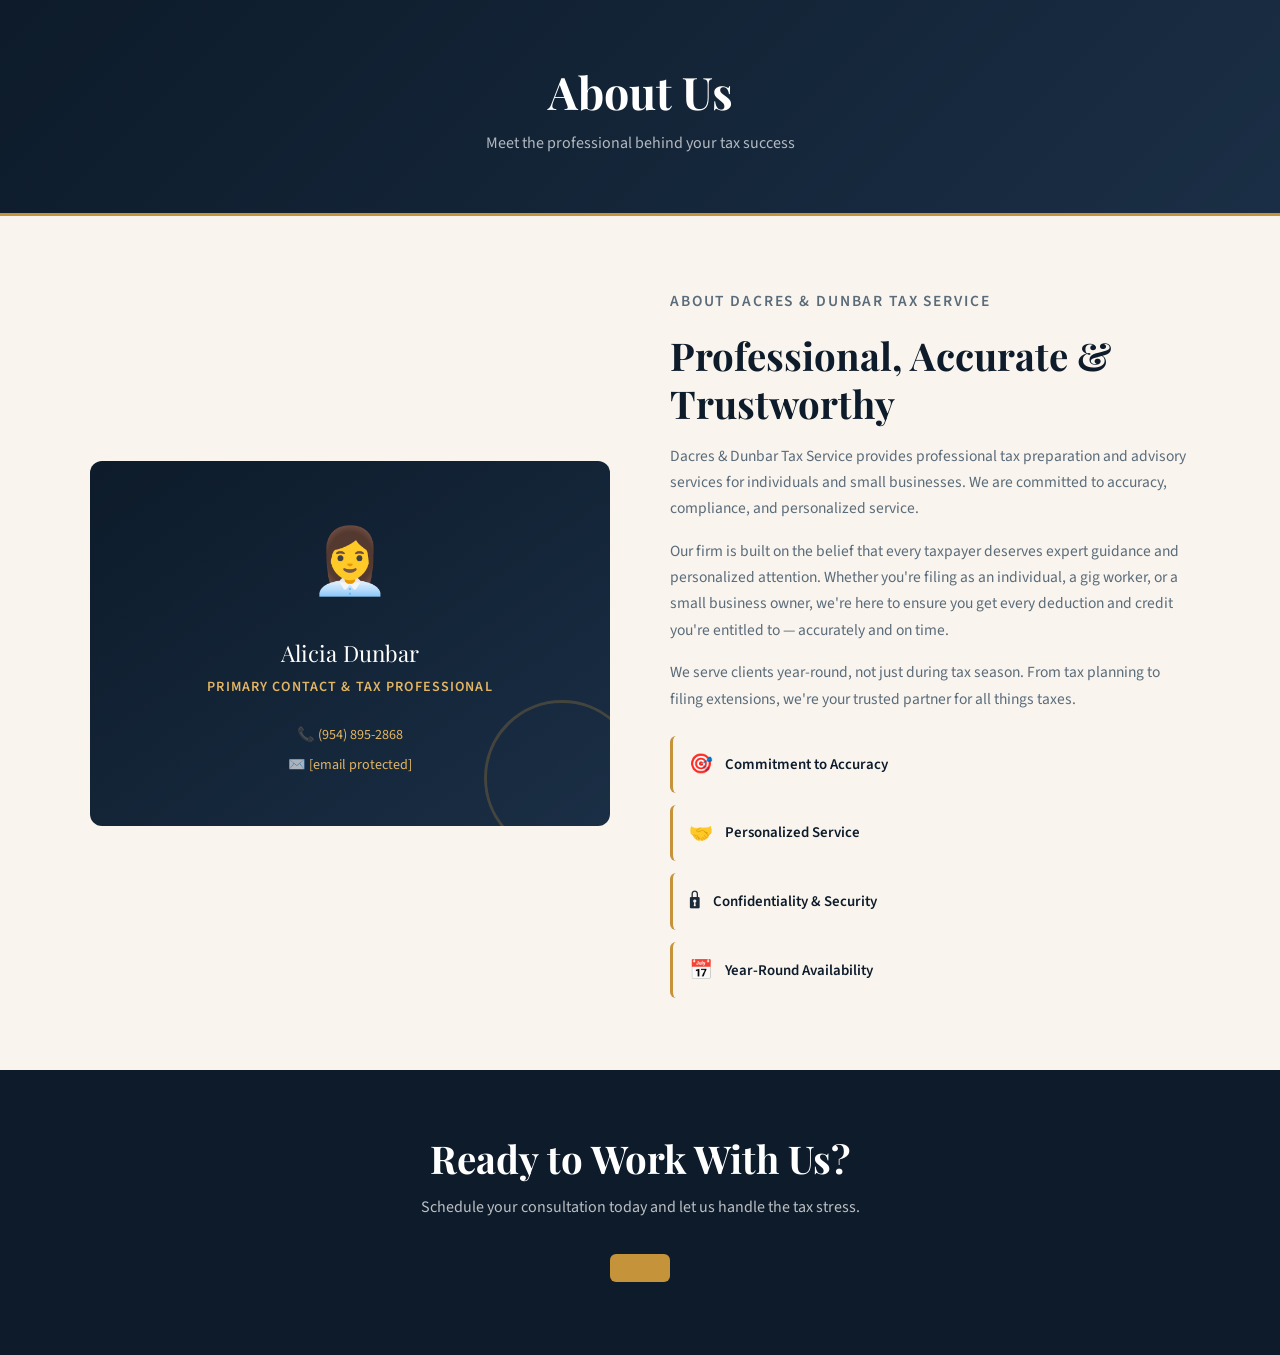
==== about.html @ eb84766a "Add files via upload" ====
<!DOCTYPE html>
<html lang="en">
<head>
<meta charset="UTF-8">
<meta name="viewport" content="width=device-width, initial-scale=1.0">
<title>About | Dacres & Dunbar Tax Service</title>
<meta name="description" content="Learn about Dacres & Dunbar Tax Service and Alicia Dunbar, your trusted tax professional.">
<link rel="icon" type="image/x-icon" href="favicon.ico">
<link rel="icon" type="image/png" sizes="32x32" href="favicon-32.png">
<link rel="apple-touch-icon" sizes="180x180" href="favicon-180.png">
<link rel="stylesheet" href="style.css">
</head>
<body data-page="about">
<div id="header-slot"></div>

<div class="page-hero">
  <h1>About Us</h1>
  <p>Meet the professional behind your tax success</p>
</div>

<section>
  <div class="section-inner">
    <div class="about-layout">
      <div class="about-img-block">
        <div class="about-avatar">👩‍💼</div>
        <div class="about-name">Alicia Dunbar</div>
        <div class="about-title">Primary Contact &amp; Tax Professional</div>
        <div style="margin-top:24px;font-size:0.88rem;color:rgba(255,255,255,0.65);">
          <div style="margin-bottom:6px;">📞 <a href="tel:9548952868" style="color:#E2B563;text-decoration:none;">(954) 895-2868</a></div>
          <div>✉️ <a href="/cdn-cgi/l/email-protection#e88984818b8189c68c9d868a899aa880879c85898184c68b8785" style="color:#E2B563;text-decoration:none;"><span class="__cf_email__" data-cfemail="c3a2afaaa0aaa2eda7b6ada1a2b183abacb7aea2aaafeda0acae">[email&#160;protected]</span></a></div>
        </div>
      </div>
      <div class="about-text">
        <p class="section-label">About Dacres &amp; Dunbar Tax Service</p>
        <h2 class="section-title">Professional, Accurate &amp; Trustworthy</h2>
        <p>Dacres &amp; Dunbar Tax Service provides professional tax preparation and advisory services for individuals and small businesses. We are committed to accuracy, compliance, and personalized service.</p>
        <p>Our firm is built on the belief that every taxpayer deserves expert guidance and personalized attention. Whether you're filing as an individual, a gig worker, or a small business owner, we're here to ensure you get every deduction and credit you're entitled to — accurately and on time.</p>
        <p>We serve clients year-round, not just during tax season. From tax planning to filing extensions, we're your trusted partner for all things taxes.</p>
        <div class="values-list">
          <div class="value-item"><span class="value-icon">🎯</span><span class="value-text">Commitment to Accuracy</span></div>
          <div class="value-item"><span class="value-icon">🤝</span><span class="value-text">Personalized Service</span></div>
          <div class="value-item"><span class="value-icon">🔒</span><span class="value-text">Confidentiality &amp; Security</span></div>
          <div class="value-item"><span class="value-icon">📅</span><span class="value-text">Year-Round Availability</span></div>
        </div>
      </div>
    </div>
  </div>
</section>

<div class="cta-band">
  <h2>Ready to Work With Us?</h2>
  <p>Schedule your consultation today and let us handle the tax stress.</p>
  <a href="https://calendly.com/ddbacctgtax/30min" target="_blank" class="btn-primary">
---- style.css ----
/* ═══════════════════════════════════════
   DACRES & DUNBAR TAX SERVICE
   Global Stylesheet
═══════════════════════════════════════ */

@import url('https://fonts.googleapis.com/css2?family=Playfair+Display:wght@400;600;700&family=Source+Sans+3:wght@300;400;500;600&display=swap');

:root {
  --navy: #0D1B2A;
  --navy-mid: #1A2E45;
  --gold: #C5933A;
  --gold-light: #E2B563;
  --cream: #F9F5EE;
  --cream-dark: #EFE9DC;
  --text: #1C2B3A;
  --text-muted: #5A6B7A;
  --white: #FFFFFF;
  --border: #DDD5C8;
  --success: #2E7D5B;
}

* { margin: 0; padding: 0; box-sizing: border-box; }
html { scroll-behavior: smooth; }

body {
  font-family: 'Source Sans 3', sans-serif;
  color: var(--text);
  background: var(--cream);
  font-size: 16px;
  line-height: 1.7;
  opacity: 0;
  animation: fadeInPage 0.45s ease forwards;
}

@keyframes fadeInPage {
  to { opacity: 1; }
}

/* ─── PAGE TRANSITION OVERLAY ─── */
#transition-overlay {
  position: fixed;
  inset: 0;
  background: var(--navy);
  z-index: 9999;
  pointer-events: none;
  opacity: 0;
  transition: opacity 0.3s ease;
}
#transition-overlay.fade-out {
  opacity: 1;
}

/* ─── LOADER ─── */
#page-loader {
  position: fixed;
  inset: 0;
  background: var(--navy);
  z-index: 99999;
  display: flex;
  flex-direction: column;
  align-items: center;
  justify-content: center;
  gap: 20px;
  transition: opacity 0.5s ease, visibility 0.5s ease;
}
#page-loader.hidden {
  opacity: 0;
  visibility: hidden;
}
.loader-logo-name {
  font-family: 'Playfair Display', serif;
  color: var(--white);
  font-size: 1.6rem;
  font-weight: 700;
  text-align: center;
  line-height: 1.3;
}
.loader-logo-name span { color: var(--gold-light); }
.loader-tagline {
  color: rgba(255,255,255,0.5);
  font-size: 0.8rem;
  letter-spacing: 0.14em;
  text-transform: uppercase;
}
.loader-bar {
  width: 160px;
  height: 3px;
  background: rgba(255,255,255,0.1);
  border-radius: 3px;
  overflow: hidden;
  margin-top: 8px;
}
.loader-bar-fill {
  height: 100%;
  width: 0%;
  background: var(--gold);
  border-radius: 3px;
  animation: loadBar 1.1s ease forwards;
}
@keyframes loadBar {
  to { width: 100%; }
}

/* ─── TYPOGRAPHY ─── */
h1, h2, h3, h4 {
  font-family: 'Playfair Display', serif;
  line-height: 1.25;
}

/* ─── HEADER ─── */
header {
  background: var(--navy);
  position: sticky;
  top: 0;
  z-index: 1000;
  border-bottom: 3px solid var(--gold);
}
.header-inner {
  max-width: 1200px;
  margin: 0 auto;
  padding: 0 24px;
  display: flex;
  align-items: center;
  justify-content: space-between;
  height: 72px;
  gap: 16px;
}
.logo {
  display: flex;
  flex-direction: column;
  text-decoration: none;
  flex-shrink: 0;
}
.logo-name {
  font-family: 'Playfair Display', serif;
  color: var(--white);
  font-size: 1.1rem;
  font-weight: 700;
  letter-spacing: 0.02em;
  line-height: 1.2;
}
.logo-tagline {
  color: var(--gold-light);
  font-size: 0.68rem;
  font-weight: 400;
  letter-spacing: 0.08em;
  text-transform: uppercase;
}
nav {
  display: flex;
  align-items: center;
  gap: 4px;
}
nav a {
  color: rgba(255,255,255,0.82);
  text-decoration: none;
  font-size: 0.88rem;
  font-weight: 500;
  padding: 8px 12px;
  border-radius: 4px;
  transition: color 0.2s, background 0.2s;
  white-space: nowrap;
}
nav a:hover { color: var(--gold-light); background: rgba(255,255,255,0.07); }
nav a.active { color: var(--gold-light); }

.btn-book-header {
  background: var(--gold) !important;
  color: var(--navy) !important;
  font-weight: 700 !important;
  padding: 9px 18px !important;
  border-radius: 5px !important;
}
.btn-book-header:hover {
  background: var(--gold-light) !important;
  color: var(--navy) !important;
  transform: translateY(-1px);
}

.hamburger {
  display: none;
  flex-direction: column;
  gap: 5px;
  cursor: pointer;
  padding: 6px;
  background: none;
  border: none;
}
.hamburger span {
  display: block;
  width: 24px;
  height: 2px;
  background: var(--white);
  border-radius: 2px;
  transition: 0.3s;
}

@media (max-width: 820px) {
  .hamburger { display: flex; }
  nav {
    display: none;
    position: fixed;
    top: 75px;
    left: 0; right: 0;
    background: var(--navy);
    flex-direction: column;
    padding: 20px 24px 28px;
    gap: 4px;
    border-top: 1px solid rgba(255,255,255,0.1);
    border-bottom: 3px solid var(--gold);
    z-index: 999;
  }
  nav.open { display: flex; }
  nav a { width: 100%; padding: 12px 16px; font-size: 1rem; }
  .btn-book-header { text-align: center; margin-top: 8px; }
}

/* ─── PAGE HERO ─── */
.page-hero {
  background: linear-gradient(135deg, var(--navy) 0%, var(--navy-mid) 100%);
  padding: 64px 24px 56px;
  text-align: center;
  border-bottom: 3px solid var(--gold);
}
.page-hero h1 { color: var(--white); font-size: clamp(1.8rem, 4vw, 2.8rem); margin-bottom: 10px; }
.page-hero p { color: rgba(255,255,255,0.68); font-size: 1rem; max-width: 500px; margin: 0 auto; }

/* ─── SECTIONS ─── */
section { padding: 72px 24px; }
.section-inner { max-width: 1100px; margin: 0 auto; }
.section-label {
  text-transform: uppercase;
  letter-spacing: 0.12em;
  font-size: 0.78rem;
  font-weight: 600;
  color: var(--gold);
  margin-bottom: 10px;
}
.section-title { font-size: clamp(1.6rem, 3.5vw, 2.4rem); color: var(--navy); margin-bottom: 16px; }
.section-subtitle { color: var(--text-muted); font-size: 1.05rem; max-width: 600px; margin-bottom: 48px; }

/* ─── BUTTONS ─── */
.btn-primary {
  display: inline-block;
  background: var(--gold);
  color: var(--navy);
  font-weight: 700;
  font-size: 0.95rem;
  padding: 14px 30px;
  border-radius: 6px;
  text-decoration: none;
  transition: background 0.2s, transform 0.15s, box-shadow 0.2s;
  letter-spacing: 0.02em;
}
.btn-primary:hover {
  background: var(--gold-light);
  transform: translateY(-2px);
  box-shadow: 0 6px 20px rgba(197,147,58,0.35);
}
.btn-outline {
  display: inline-block;
  border: 2px solid rgba(255,255,255,0.5);
  color: var(--white);
  font-weight: 600;
  font-size: 0.95rem;
  padding: 13px 28px;
  border-radius: 6px;
  text-decoration: none;
  transition: border-color 0.2s, background 0.2s;
}
.btn-outline:hover { border-color: var(--gold-light); background: rgba(197,147,58,0.12); color: var(--gold-light); }

/* ─── TRUST BAR ─── */
.trust-bar { background: var(--gold); padding: 14px 24px; }
.trust-bar-inner {
  max-width: 1100px;
  margin: 0 auto;
  display: flex;
  justify-content: center;
  gap: 32px;
  flex-wrap: wrap;
}
.trust-item { display: flex; align-items: center; gap: 8px; color: var(--navy); font-weight: 600; font-size: 0.87rem; }

/* ─── SERVICES ─── */
.services-bg { background: var(--white); }
.services-grid { display: grid; grid-template-columns: repeat(auto-fit, minmax(300px, 1fr)); gap: 28px; }
.service-card {
  background: var(--cream);
  border: 1px solid var(--border);
  border-top: 4px solid var(--gold);
  border-radius: 8px;
  padding: 32px 28px;
  transition: box-shadow 0.2s, transform 0.2s;
}
.service-card:hover { box-shadow: 0 8px 32px rgba(13,27,42,0.1); transform: translateY(-3px); }
.service-icon { font-size: 2.2rem; margin-bottom: 16px; }
.service-card h3 { font-size: 1.25rem; color: var(--navy); margin-bottom: 16px; }
.service-list { list-style: none; display: flex; flex-direction: column; gap: 8px; }
.service-list li { display: flex; align-items: flex-start; gap: 10px; font-size: 0.93rem; color: var(--text-muted); }
.service-list li::before { content: '✓'; color: var(--gold); font-weight: 700; flex-shrink: 0; margin-top: 2px; }

/* ─── CTA BAND ─── */
.cta-band { background: var(--navy); padding: 64px 24px; text-align: center; }
.cta-band h2 { color: var(--white); font-size: clamp(1.6rem, 3.5vw, 2.4rem); margin-bottom: 12px; }
.cta-band p { color: rgba(255,255,255,0.72); margin-bottom: 32px; max-width: 500px; margin-left: auto; margin-right: auto; }

/* ─── WHY US ─── */
.why-grid { display: grid; grid-template-columns: repeat(auto-fit, minmax(220px, 1fr)); gap: 24px; margin-top: 48px; }
.why-card { text-align: center; padding: 32px 20px; border-radius: 8px; background: var(--white); border: 1px solid var(--border); }
.why-number { font-family: 'Playfair Display', serif; font-size: 2.8rem; font-weight: 700; color: var(--gold); line-height: 1; margin-bottom: 8px; }
.why-label { font-weight: 600; color: var(--navy); font-size: 0.95rem; }

/* ─── TESTIMONIALS ─── */
.testimonials-grid { display: grid; grid-template-columns: repeat(auto-fit, minmax(280px, 1fr)); gap: 24px; }
.testimonial-card {
  background: var(--white);
  border: 1px solid var(--border);
  border-left: 5px solid var(--gold);
  border-radius: 8px;
  padding: 28px 24px;
}
.stars { color: var(--gold); font-size: 1rem; margin-bottom: 12px; }
.testimonial-text { font-style: italic; color: var(--text); margin-bottom: 16px; font-size: 0.97rem; }
.testimonial-author { font-weight: 700; color: var(--navy); font-size: 0.9rem; }
.testimonial-role { font-size: 0.82rem; color: var(--text-muted); }

/* ─── ABOUT ─── */
.about-layout { display: grid; grid-template-columns: 1fr 1fr; gap: 60px; align-items: center; }
@media (max-width: 700px) { .about-layout { grid-template-columns: 1fr; gap: 32px; } }
.about-img-block {
  background: linear-gradient(145deg, var(--navy), var(--navy-mid));
  border-radius: 12px;
  padding: 48px 36px;
  text-align: center;
  color: var(--white);
  position: relative;
  overflow: hidden;
}
.about-img-block::before {
  content: '';
  position: absolute;
  bottom: -30px; right: -30px;
  width: 150px; height: 150px;
  border: 3px solid rgba(197,147,58,0.25);
  border-radius: 50%;
}
.about-avatar { font-size: 4rem; margin-bottom: 16px; }
.about-name { font-family: 'Playfair Display', serif; font-size: 1.4rem; color: var(--white); margin-bottom: 4px; }
.about-title { color: var(--gold-light); font-size: 0.88rem; font-weight: 600; letter-spacing: 0.08em; text-transform: uppercase; }
.about-text p { color: var(--text-muted); margin-bottom: 16px; font-size: 0.97rem; }
.values-list { display: flex; flex-direction: column; gap: 12px; margin-top: 24px; }
.value-item { display: flex; align-items: center; gap: 12px; padding: 12px 16px; background: var(--cream); border-radius: 6px; border-left: 3px solid var(--gold); }
.value-icon { font-size: 1.2rem; }
.value-text { font-weight: 600; color: var(--navy); font-size: 0.93rem; }

/* ─── CONTACT ─── */
.contact-layout { display: grid; grid-template-columns: 1fr 1.5fr; gap: 48px; align-items: start; }
@media (max-width: 780px) { .contact-layout { grid-template-columns: 1fr; } }
.contact-info { display: flex; flex-direction: column; gap: 20px; }
.contact-block { background: var(--white); border: 1px solid var(--border); border-radius: 8px; padding: 20px 22px; display: flex; gap: 14px; align-items: flex-start; }
.contact-block-icon { font-size: 1.4rem; flex-shrink: 0; margin-top: 2px; }
.contact-block-label { font-weight: 700; color: var(--navy); font-size: 0.88rem; text-transform: uppercase; letter-spacing: 0.06em; margin-bottom: 4px; }
.contact-block-value { font-size: 0.95rem; color: var(--text); }
.contact-block-value a { color: var(--gold); text-decoration: none; font-weight: 500; }
.hours-grid { display: grid; grid-template-columns: 1fr 1fr; gap: 4px 16px; font-size: 0.88rem; color: var(--text-muted); margin-top: 4px; }
.hours-day { font-weight: 600; color: var(--navy); }

/* ─── FORM ─── */
.form-card { background: var(--white); border: 1px solid var(--border); border-radius: 10px; padding: 36px 32px; }
.form-card h3 { color: var(--navy); font-size: 1.4rem; margin-bottom: 6px; }
.form-subtitle { color: var(--text-muted); font-size: 0.9rem; margin-bottom: 28px; }
.form-group { margin-bottom: 20px; }
.form-group label { display: block; font-weight: 600; font-size: 0.88rem; color: var(--navy); margin-bottom: 6px; text-transform: uppercase; letter-spacing: 0.05em; }
.form-group input,
.form-group textarea {
  width: 100%; padding: 12px 14px;
  border: 1.5px solid var(--border);
  border-radius: 6px;
  font-family: 'Source Sans 3', sans-serif;
  font-size: 0.97rem;
  color: var(--text);
  background: var(--cream);
  transition: border-color 0.2s, box-shadow 0.2s;
  outline: none;
}
.form-group input:focus,
.form-group textarea:focus { border-color: var(--gold); box-shadow: 0 0 0 3px rgba(197,147,58,0.12); }
.form-group textarea { resize: vertical; min-height: 110px; }
.sms-consent-box { background: #EAF4F0; border: 1px solid #B8DECE; border-left: 4px solid var(--success); border-radius: 6px; padding: 18px 20px; margin: 20px 0; }
.sms-consent-box p { font-size: 0.85rem; color: #2D4A3E; line-height: 1.6; }
.checkbox-row { display: flex; gap: 10px; align-items: flex-start; margin: 16px 0 12px; }
.checkbox-row input[type="checkbox"] { width: 18px; height: 18px; flex-shrink: 0; accent-color: var(--gold); margin-top: 2px; cursor: pointer; }
.checkbox-row label { font-size: 0.87rem; color: var(--text); line-height: 1.55; cursor: pointer; font-weight: 400 !important; text-transform: none !important; letter-spacing: 0 !important; }
.form-legal { font-size: 0.82rem; color: var(--text-muted); margin-bottom: 20px; }
.form-legal a { color: var(--gold); text-decoration: none; font-weight: 600; }
.btn-submit { width: 100%; padding: 15px; background: var(--navy); color: var(--white); font-family: 'Source Sans 3', sans-serif; font-size: 1rem; font-weight: 700; border: none; border-radius: 6px; cursor: pointer; letter-spacing: 0.04em; transition: background 0.2s, transform 0.15s; }
.btn-submit:hover { background: var(--gold); color: var(--navy); transform: translateY(-1px); }
.form-success { display: none; background: #EAF4F0; border: 1px solid #B8DECE; border-radius: 8px; padding: 24px; text-align: center; color: var(--success); font-weight: 600; font-size: 1rem; margin-top: 16px; }

/* ─── CALENDLY ─── */
.calendly-section { background: var(--cream-dark); padding: 56px 24px; }
.calendly-wrapper { max-width: 900px; margin: 0 auto; background: var(--white); border-radius: 12px; overflow: hidden; border: 1px solid var(--border); box-shadow: 0 4px 24px rgba(13,27,42,0.08); }
.calendly-header { background: var(--navy); padding: 24px 32px; text-align: center; }
.calendly-header h3 { color: var(--white); font-size: 1.35rem; margin-bottom: 4px; }
.calendly-header p { color: rgba(255,255,255,0.68); font-size: 0.9rem; }
.calendly-iframe-wrap iframe { width: 100%; min-height: 650px; border: none; display: block; }

/* ─── POLICY PAGES ─── */
.policy-page { max-width: 800px; margin: 0 auto; padding: 60px 24px; }
.policy-page h1 { font-size: clamp(1.8rem, 4vw, 2.6rem); color: var(--navy); margin-bottom: 6px; }
.policy-date { color: var(--text-muted); font-size: 0.88rem; margin-bottom: 40px; border-bottom: 1px solid var(--border); padding-bottom: 20px; }
.policy-section { margin-bottom: 36px; }
.policy-section h2 { font-size: 1.25rem; color: var(--navy); margin-bottom: 12px; padding-bottom: 8px; border-bottom: 2px solid var(--gold); display: inline-block; }
.policy-section p { color: var(--text-muted); font-size: 0.95rem; margin-bottom: 10px; }
.policy-section ul { list-style: none; padding: 0; display: flex; flex-direction: column; gap: 6px; }
.policy-section ul li { padding-left: 20px; position: relative; font-size: 0.93rem; color: var(--text-muted); }
.policy-section ul li::before { content: '•'; position: absolute; left: 0; color: var(--gold); font-weight: 700; }
.policy-section a { color: var(--gold); text-decoration: none; font-weight: 600; }
.policy-highlight { background: var(--cream-dark); border-left: 4px solid var(--gold); padding: 14px 18px; border-radius: 0 6px 6px 0; font-size: 0.92rem; color: var(--text); margin: 12px 0; }

/* ─── FOOTER ─── */
footer { background: var(--navy); color: var(--white); padding: 56px 24px 28px; border-top: 3px solid var(--gold); }
.footer-inner { max-width: 1100px; margin: 0 auto; }
.footer-top { display: grid; grid-template-columns: 2fr 1fr 1fr 1fr; gap: 40px; margin-bottom: 48px; }
@media (max-width: 780px) { .footer-top { grid-template-columns: 1fr 1fr; gap: 28px; } }
@media (max-width: 480px) { .footer-top { grid-template-columns: 1fr; } }
.footer-brand-name { font-family: 'Playfair Display', serif; font-size: 1.3rem; color: var(--white); margin-bottom: 6px; }
.footer-brand-tag { font-size: 0.83rem; color: var(--gold-light); font-style: italic; margin-bottom: 16px; }
.footer-contact-item { display: flex; align-items: center; gap: 8px; font-size: 0.87rem; color: rgba(255,255,255,0.72); margin-bottom: 8px; text-decoration: none; }
.footer-contact-item:hover { color: var(--gold-light); }
.footer-col h4 { font-family: 'Source Sans 3', sans-serif; font-size: 0.78rem; font-weight: 700; text-transform: uppercase; letter-spacing: 0.1em; color: var(--gold-light); margin-bottom: 14px; }
.footer-col ul { list-style: none; }
.footer-col ul li { margin-bottom: 8px; }
.footer-col ul li a { color: rgba(255,255,255,0.72); text-decoration: none; font-size: 0.88rem; transition: color 0.2s; }
.footer-col ul li a:hover { color: var(--gold-light); }
.footer-book-btn { display: inline-block; margin-top: 16px; background: var(--gold); color: var(--navy); font-weight: 700; font-size: 0.88rem; padding: 10px 20px; border-radius: 5px; text-decoration: none; transition: background 0.2s; }
.footer-book-btn:hover { background: var(--gold-light); }
.footer-bottom { border-top: 1px solid rgba(255,255,255,0.1); padding-top: 24px; display: flex; justify-content: space-between; align-items: center; flex-wrap: wrap; gap: 12px; font-size: 0.82rem; color: rgba(255,255,255,0.45); }
.footer-bottom a { color: rgba(255,255,255,0.55); text-decoration: none; }
.footer-bottom a:hover { color: var(--gold-light); }

/* ─── UTILITIES ─── */
.text-center { text-align: center; }
@media (max-width: 480px) { section { padding: 52px 20px; } .form-card { padding: 24px 20px; } }
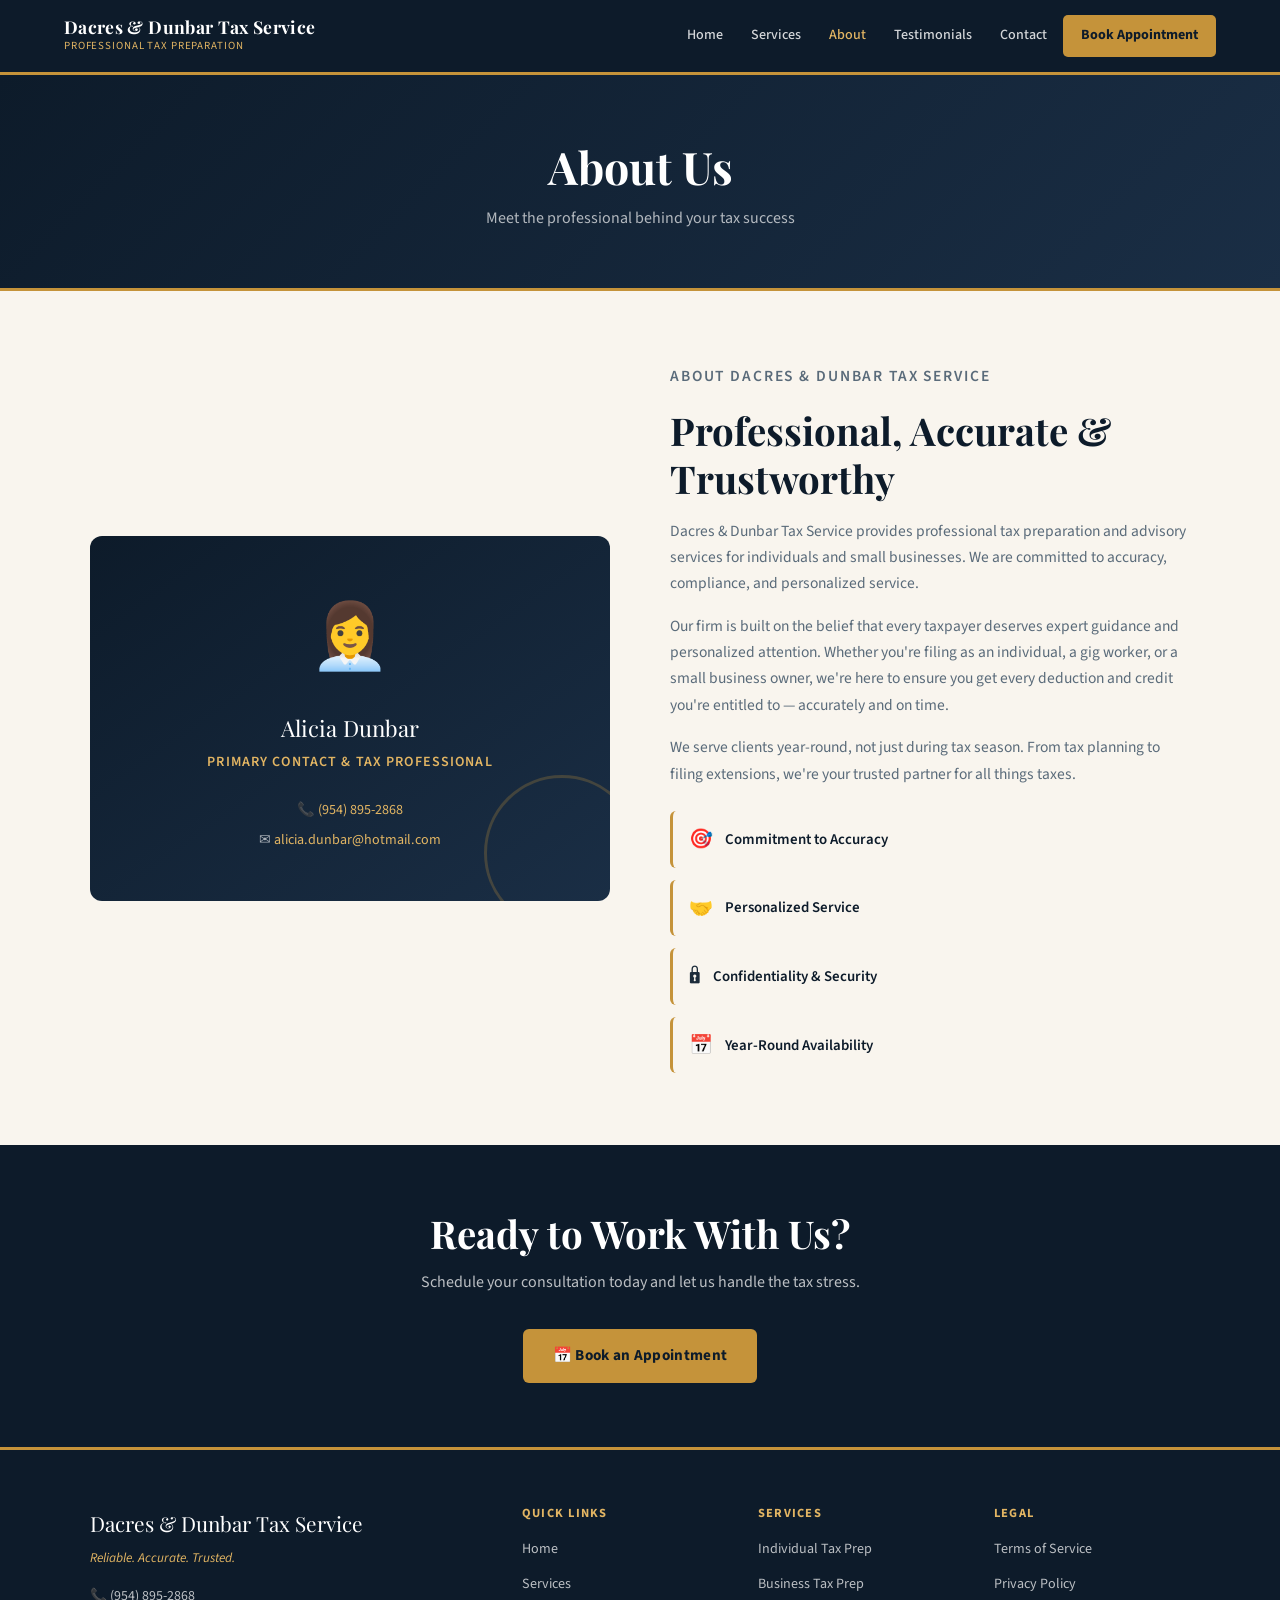
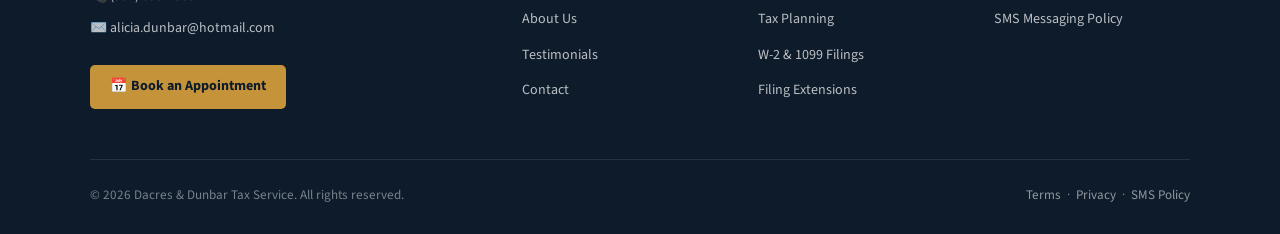
==== commit 55be13d3: "Update about.html" ====
--- a/about.html
+++ b/about.html
@@ -3,8 +3,8 @@
 <head>
 <meta charset="UTF-8">
 <meta name="viewport" content="width=device-width, initial-scale=1.0">
-<title>About | Dacres & Dunbar Tax Service</title>
-<meta name="description" content="Learn about Dacres & Dunbar Tax Service and Alicia Dunbar, your trusted tax professional.">
+<title>About | Dacres &amp; Dunbar Tax Service</title>
+<meta name="description" content="Learn about Dacres &amp; Dunbar Tax Service and Alicia Dunbar, your trusted tax professional.">
 <link rel="icon" type="image/x-icon" href="favicon.ico">
 <link rel="icon" type="image/png" sizes="32x32" href="favicon-32.png">
 <link rel="apple-touch-icon" sizes="180x180" href="favicon-180.png">
@@ -22,12 +22,12 @@
   <div class="section-inner">
     <div class="about-layout">
       <div class="about-img-block">
-        <div class="about-avatar">👩‍💼</div>
+        <div class="about-avatar">&#128105;&#8205;&#128188;</div>
         <div class="about-name">Alicia Dunbar</div>
         <div class="about-title">Primary Contact &amp; Tax Professional</div>
         <div style="margin-top:24px;font-size:0.88rem;color:rgba(255,255,255,0.65);">
-          <div style="margin-bottom:6px;">📞 <a href="tel:9548952868" style="color:#E2B563;text-decoration:none;">(954) 895-2868</a></div>
-          <div>✉️ <a href="/cdn-cgi/l/email-protection#e88984818b8189c68c9d868a899aa880879c85898184c68b8785" style="color:#E2B563;text-decoration:none;"><span class="__cf_email__" data-cfemail="c3a2afaaa0aaa2eda7b6ada1a2b183abacb7aea2aaafeda0acae">[email&#160;protected]</span></a></div>
+          <div style="margin-bottom:6px;">&#128222; <a href="tel:9548952868" style="color:#E2B563;text-decoration:none;">(954) 895-2868</a></div>
+          <div>&#9993; <a href="mailto:alicia.dunbar&#64;hotmail.com" style="color:#E2B563;text-decoration:none;">alicia.dunbar&#64;hotmail.com</a></div>
         </div>
       </div>
       <div class="about-text">
@@ -37,10 +37,10 @@
         <p>Our firm is built on the belief that every taxpayer deserves expert guidance and personalized attention. Whether you're filing as an individual, a gig worker, or a small business owner, we're here to ensure you get every deduction and credit you're entitled to — accurately and on time.</p>
         <p>We serve clients year-round, not just during tax season. From tax planning to filing extensions, we're your trusted partner for all things taxes.</p>
         <div class="values-list">
-          <div class="value-item"><span class="value-icon">🎯</span><span class="value-text">Commitment to Accuracy</span></div>
-          <div class="value-item"><span class="value-icon">🤝</span><span class="value-text">Personalized Service</span></div>
-          <div class="value-item"><span class="value-icon">🔒</span><span class="value-text">Confidentiality &amp; Security</span></div>
-          <div class="value-item"><span class="value-icon">📅</span><span class="value-text">Year-Round Availability</span></div>
+          <div class="value-item"><span class="value-icon">&#127919;</span><span class="value-text">Commitment to Accuracy</span></div>
+          <div class="value-item"><span class="value-icon">&#129309;</span><span class="value-text">Personalized Service</span></div>
+          <div class="value-item"><span class="value-icon">&#128274;</span><span class="value-text">Confidentiality &amp; Security</span></div>
+          <div class="value-item"><span class="value-icon">&#128197;</span><span class="value-text">Year-Round Availability</span></div>
         </div>
       </div>
     </div>
@@ -50,4 +50,11 @@
 <div class="cta-band">
   <h2>Ready to Work With Us?</h2>
   <p>Schedule your consultation today and let us handle the tax stress.</p>
-  <a href="https://calendly.com/ddbacctgtax/30min" target="_blank" class="btn-primary">+  <a href="https://calendly.com/ddbacctgtax/30min" target="_blank" class="btn-primary">&#128197; Book an Appointment</a>
+</div>
+
+<div id="footer-slot"></div>
+<script src="shared.js"></script>
+<script>initShared();</script>
+</body>
+</html>
--- a/style.css
+++ b/style.css
@@ -28,11 +28,11 @@
   background: var(--cream);
   font-size: 16px;
   line-height: 1.7;
-  opacity: 0;
-  animation: fadeInPage 0.45s ease forwards;
+  animation: fadeInPage 0.4s ease both;
 }
 
 @keyframes fadeInPage {
+  from { opacity: 0; }
   to { opacity: 1; }
 }
 
@@ -50,20 +50,6 @@
   opacity: 1;
 }
 
-/* ─── LOADER ─── */
-#page-loader {
-  position: fixed;
-  inset: 0;
-  background: var(--navy);
-  z-index: 99999;
-  display: flex;
-  flex-direction: column;
-  align-items: center;
-  justify-content: center;
-  gap: 20px;
-  transition: opacity 0.5s ease, visibility 0.5s ease;
-}
-#page-loader.hidden {
   opacity: 0;
   visibility: hidden;
 }
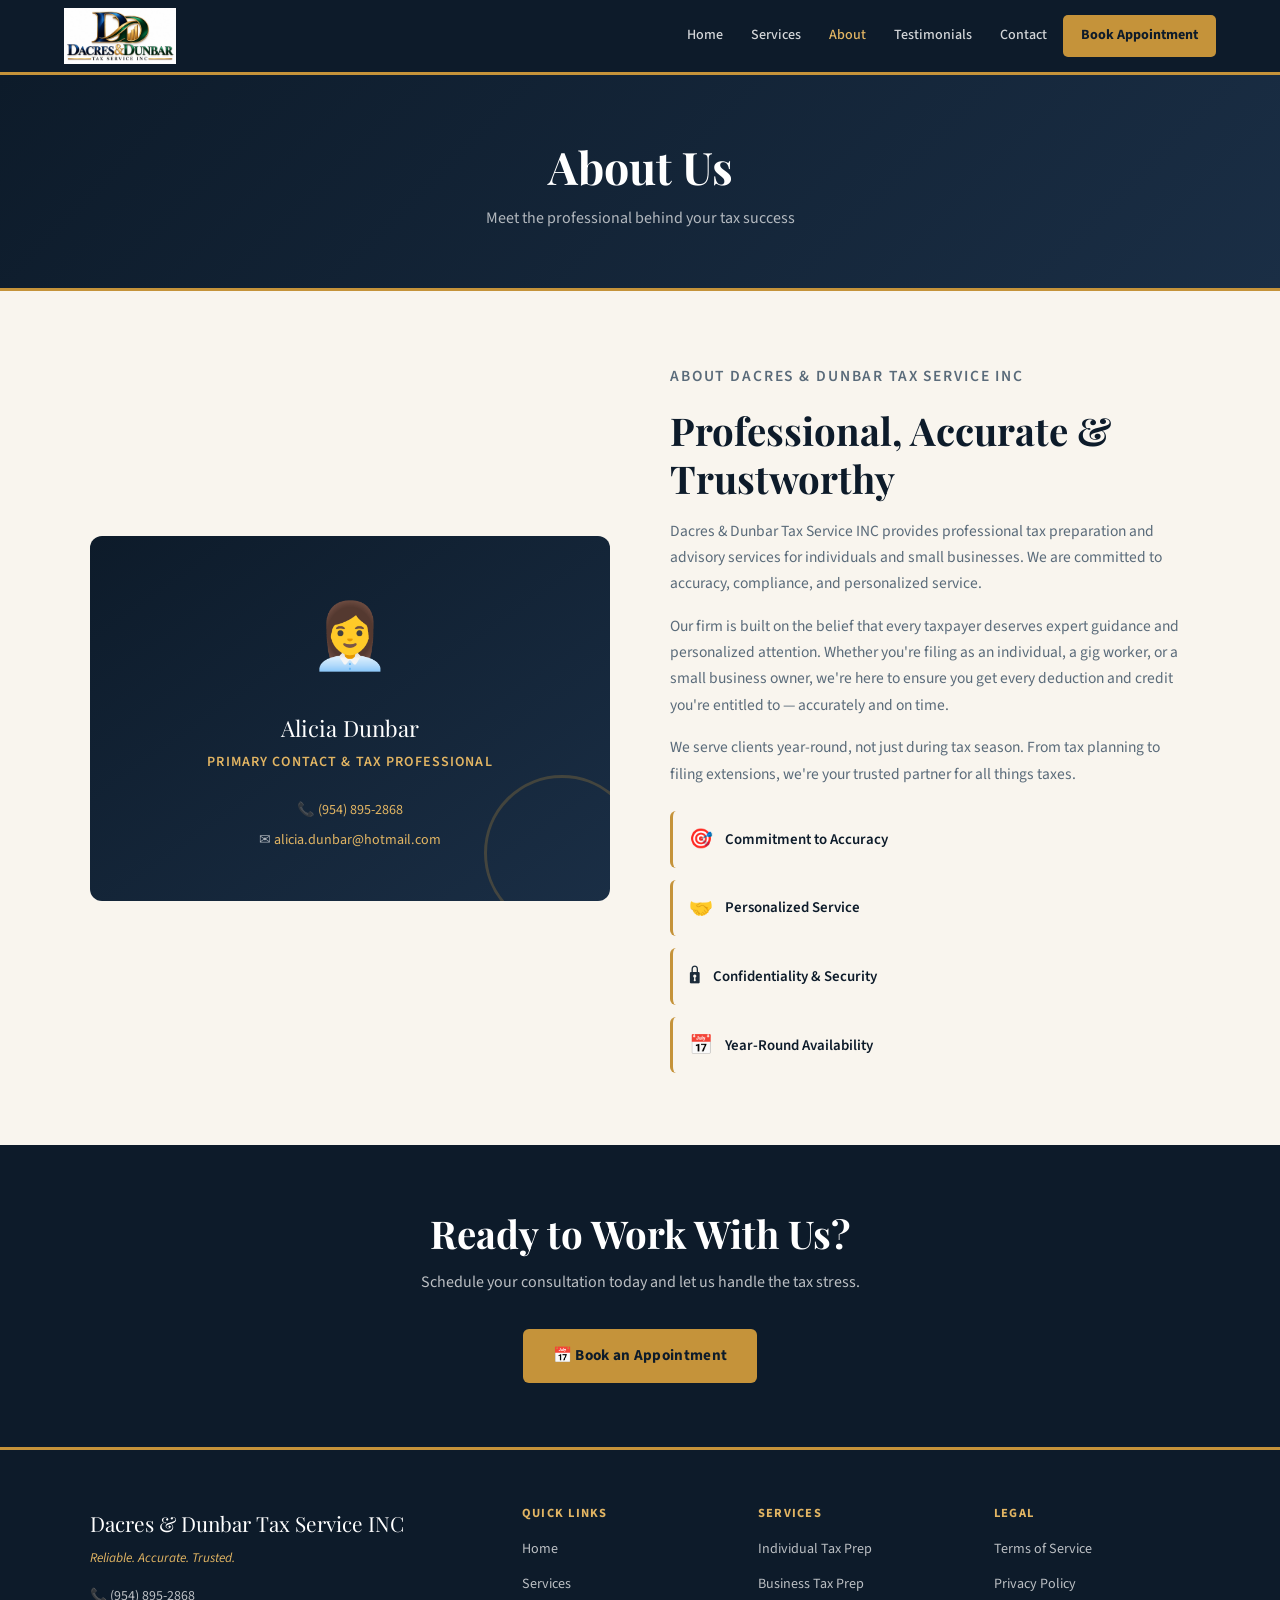
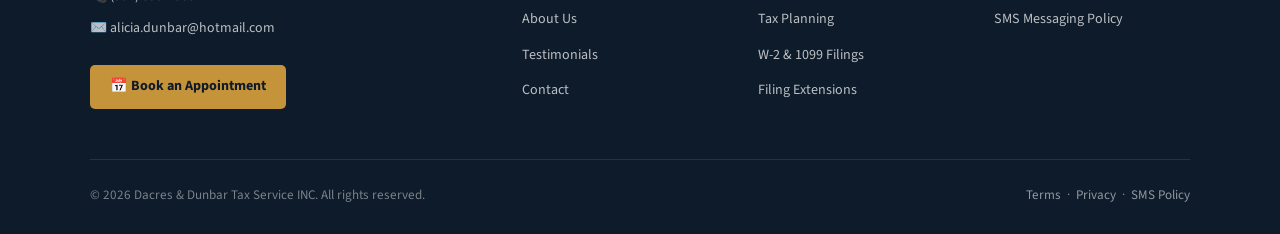
==== commit 75b1d514: "Update title and description to include 'INC'" ====
--- a/about.html
+++ b/about.html
@@ -3,8 +3,8 @@
 <head>
 <meta charset="UTF-8">
 <meta name="viewport" content="width=device-width, initial-scale=1.0">
-<title>About | Dacres &amp; Dunbar Tax Service</title>
-<meta name="description" content="Learn about Dacres &amp; Dunbar Tax Service and Alicia Dunbar, your trusted tax professional.">
+<title>About | Dacres &amp; Dunbar Tax Service INC</title>
+<meta name="description" content="Learn about Dacres &amp; Dunbar Tax Service INC and Alicia Dunbar, your trusted tax professional.">
 <link rel="icon" type="image/x-icon" href="favicon.ico">
 <link rel="icon" type="image/png" sizes="32x32" href="favicon-32.png">
 <link rel="apple-touch-icon" sizes="180x180" href="favicon-180.png">
@@ -31,9 +31,9 @@
         </div>
       </div>
       <div class="about-text">
-        <p class="section-label">About Dacres &amp; Dunbar Tax Service</p>
+        <p class="section-label">About Dacres &amp; Dunbar Tax Service INC</p>
         <h2 class="section-title">Professional, Accurate &amp; Trustworthy</h2>
-        <p>Dacres &amp; Dunbar Tax Service provides professional tax preparation and advisory services for individuals and small businesses. We are committed to accuracy, compliance, and personalized service.</p>
+        <p>Dacres &amp; Dunbar Tax Service INC provides professional tax preparation and advisory services for individuals and small businesses. We are committed to accuracy, compliance, and personalized service.</p>
         <p>Our firm is built on the belief that every taxpayer deserves expert guidance and personalized attention. Whether you're filing as an individual, a gig worker, or a small business owner, we're here to ensure you get every deduction and credit you're entitled to — accurately and on time.</p>
         <p>We serve clients year-round, not just during tax season. From tax planning to filing extensions, we're your trusted partner for all things taxes.</p>
         <div class="values-list">
--- a/style.css
+++ b/style.css
@@ -113,24 +113,18 @@
 }
 .logo {
   display: flex;
-  flex-direction: column;
+  align-items: center;
   text-decoration: none;
   flex-shrink: 0;
 }
-.logo-name {
-  font-family: 'Playfair Display', serif;
-  color: var(--white);
-  font-size: 1.1rem;
-  font-weight: 700;
-  letter-spacing: 0.02em;
-  line-height: 1.2;
-}
-.logo-tagline {
-  color: var(--gold-light);
-  font-size: 0.68rem;
-  font-weight: 400;
-  letter-spacing: 0.08em;
-  text-transform: uppercase;
+.logo img {
+  height: 56px;
+  width: auto;
+  display: block;
+  object-fit: contain;
+}
+@media (max-width: 480px) {
+  .logo img { height: 42px; }
 }
 nav {
   display: flex;
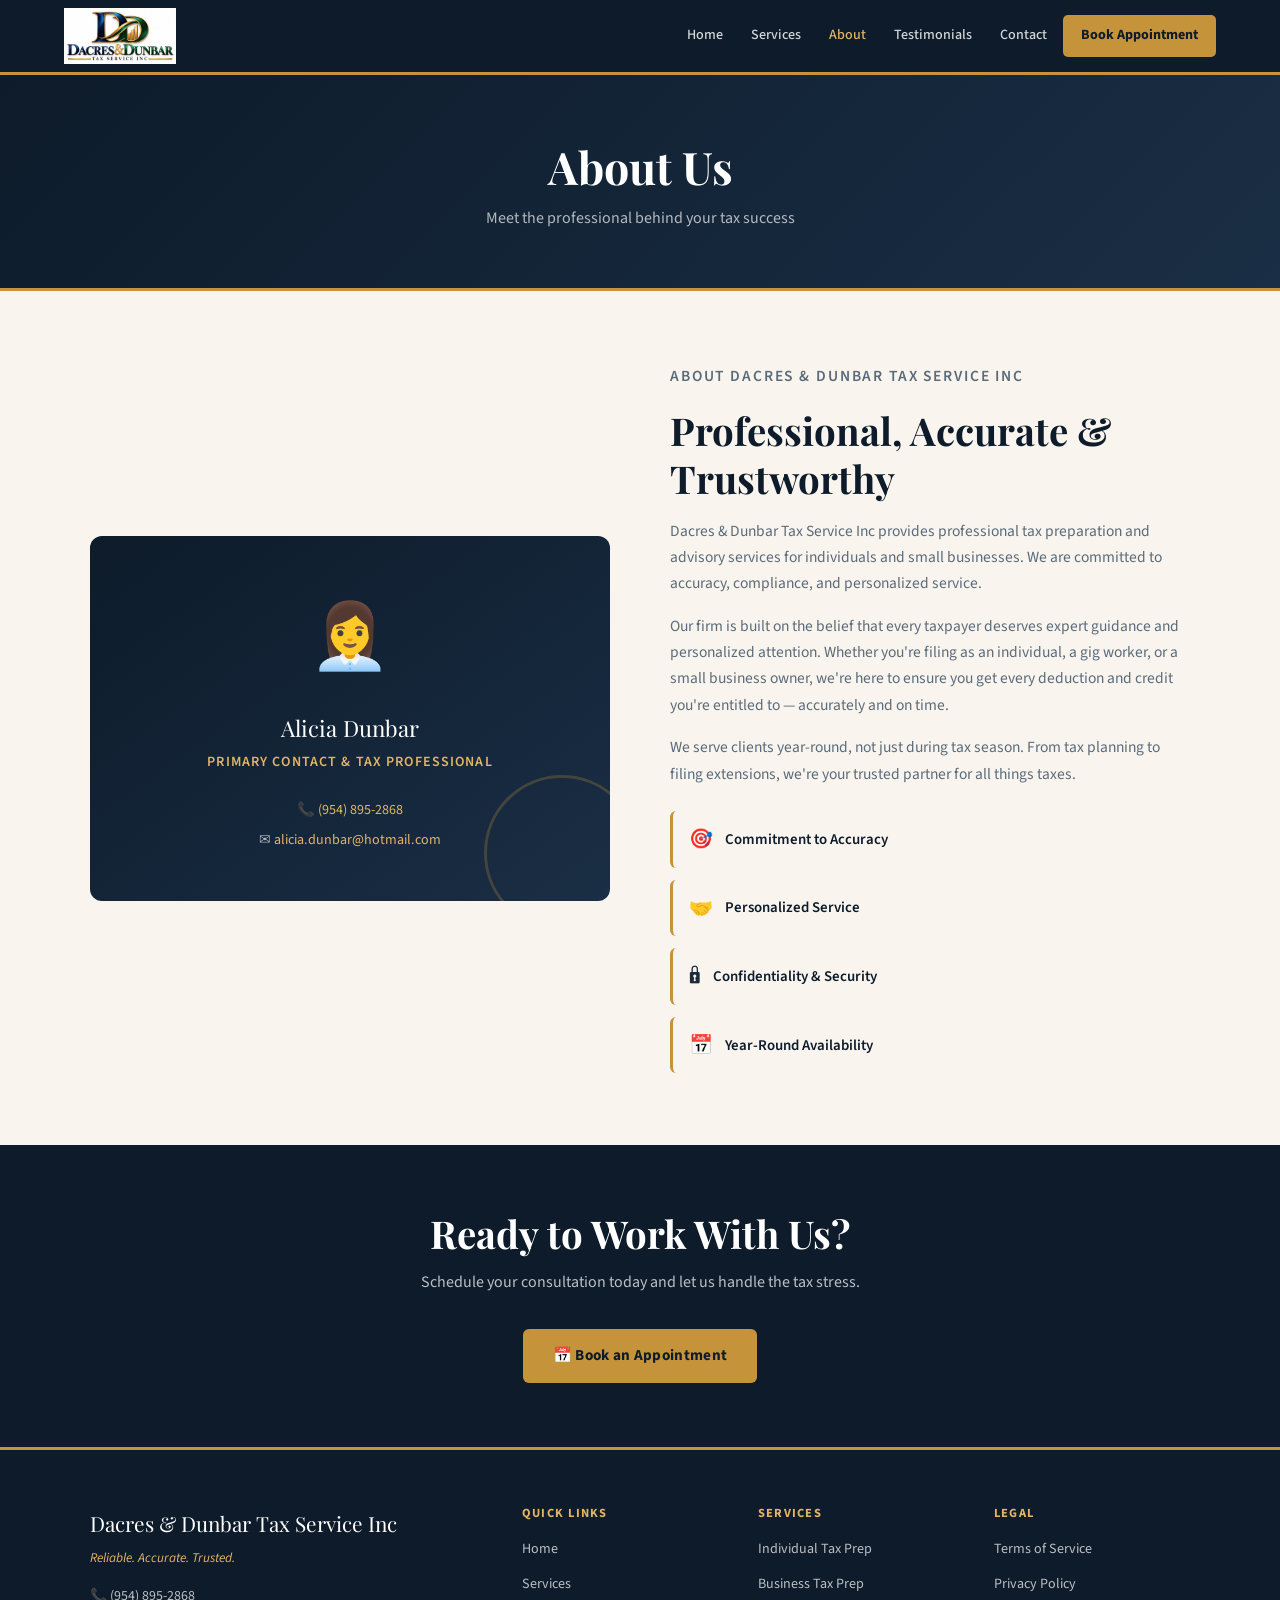
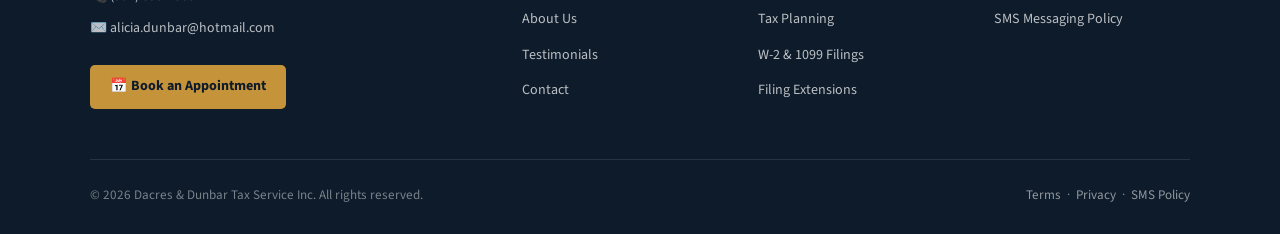
==== commit d22cdad2: "Fix capitalization in About page title and content" ====
--- a/about.html
+++ b/about.html
@@ -3,8 +3,8 @@
 <head>
 <meta charset="UTF-8">
 <meta name="viewport" content="width=device-width, initial-scale=1.0">
-<title>About | Dacres &amp; Dunbar Tax Service INC</title>
-<meta name="description" content="Learn about Dacres &amp; Dunbar Tax Service INC and Alicia Dunbar, your trusted tax professional.">
+<title>About | Dacres &amp; Dunbar Tax Service Inc</title>
+<meta name="description" content="Learn about Dacres &amp; Dunbar Tax Service Inc and Alicia Dunbar, your trusted tax professional.">
 <link rel="icon" type="image/x-icon" href="favicon.ico">
 <link rel="icon" type="image/png" sizes="32x32" href="favicon-32.png">
 <link rel="apple-touch-icon" sizes="180x180" href="favicon-180.png">
@@ -31,9 +31,9 @@
         </div>
       </div>
       <div class="about-text">
-        <p class="section-label">About Dacres &amp; Dunbar Tax Service INC</p>
+        <p class="section-label">About Dacres &amp; Dunbar Tax Service Inc</p>
         <h2 class="section-title">Professional, Accurate &amp; Trustworthy</h2>
-        <p>Dacres &amp; Dunbar Tax Service INC provides professional tax preparation and advisory services for individuals and small businesses. We are committed to accuracy, compliance, and personalized service.</p>
+        <p>Dacres &amp; Dunbar Tax Service Inc provides professional tax preparation and advisory services for individuals and small businesses. We are committed to accuracy, compliance, and personalized service.</p>
         <p>Our firm is built on the belief that every taxpayer deserves expert guidance and personalized attention. Whether you're filing as an individual, a gig worker, or a small business owner, we're here to ensure you get every deduction and credit you're entitled to — accurately and on time.</p>
         <p>We serve clients year-round, not just during tax season. From tax planning to filing extensions, we're your trusted partner for all things taxes.</p>
         <div class="values-list">
